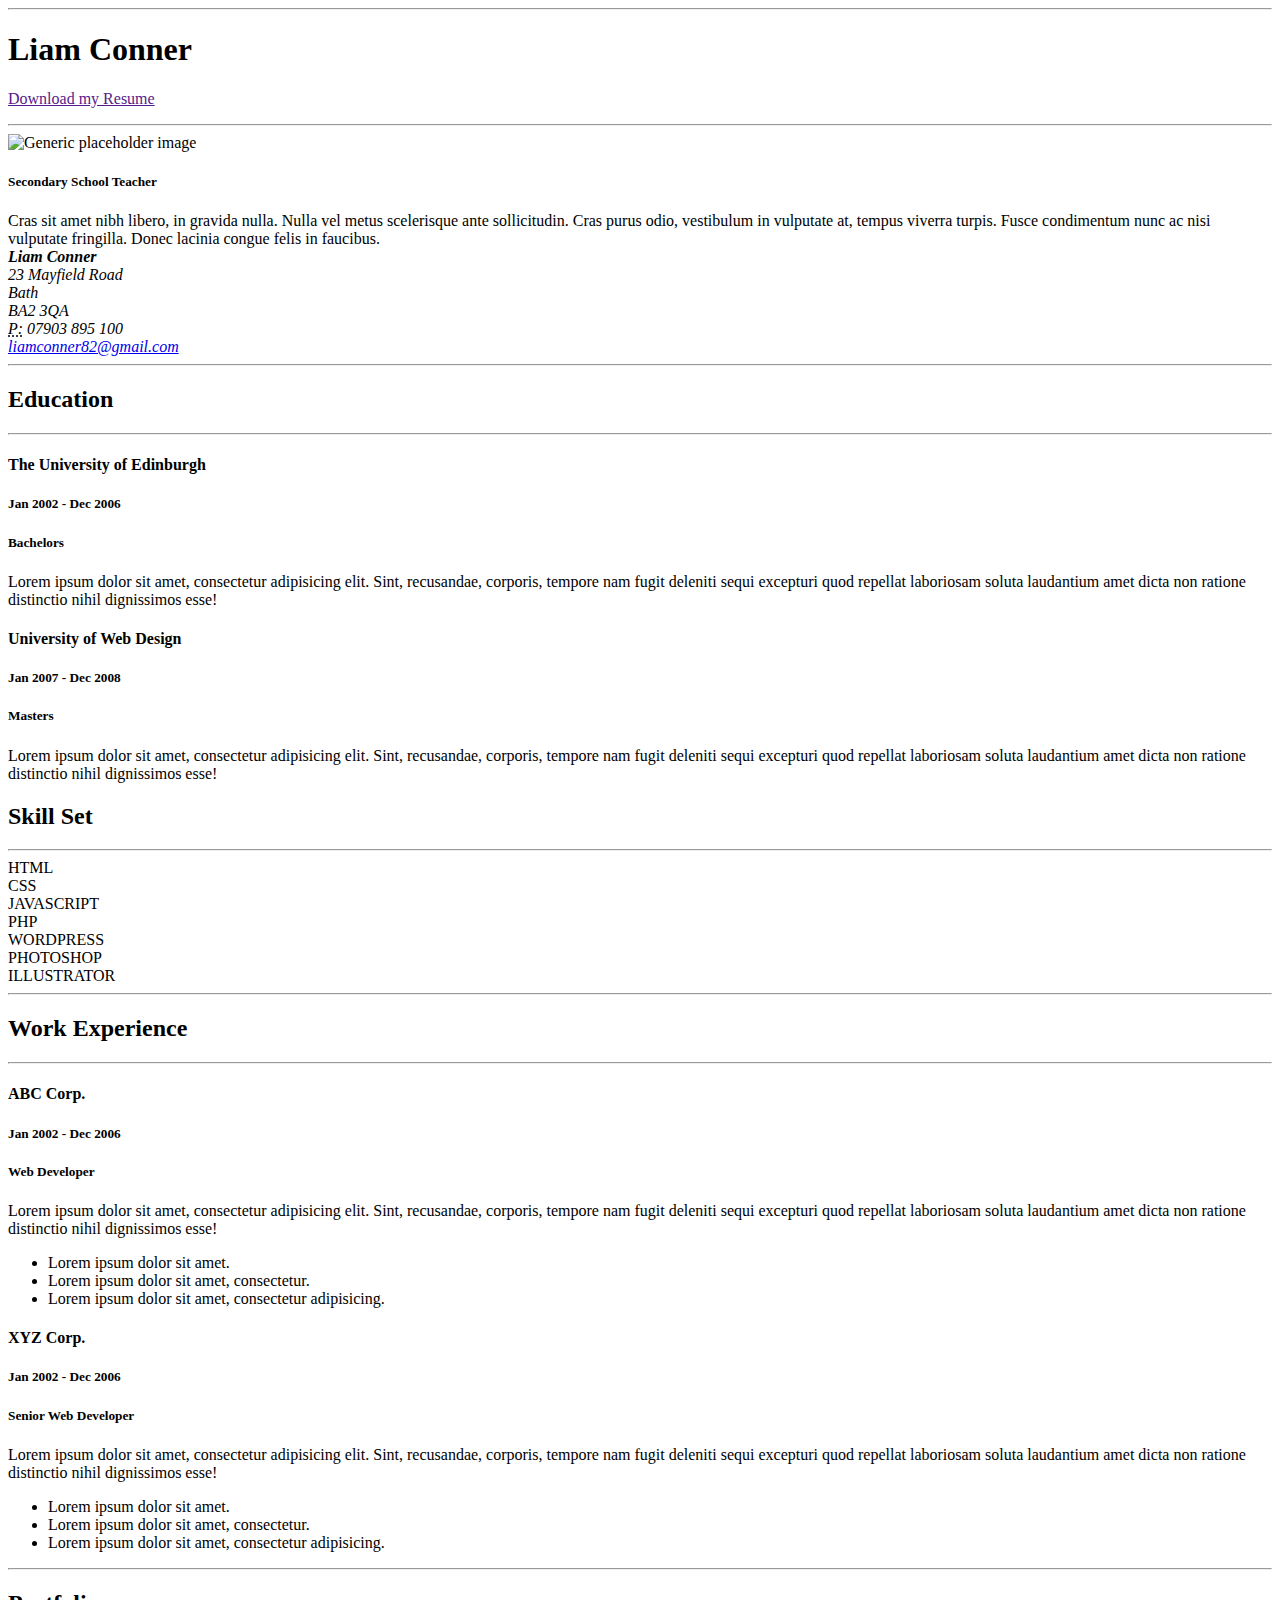
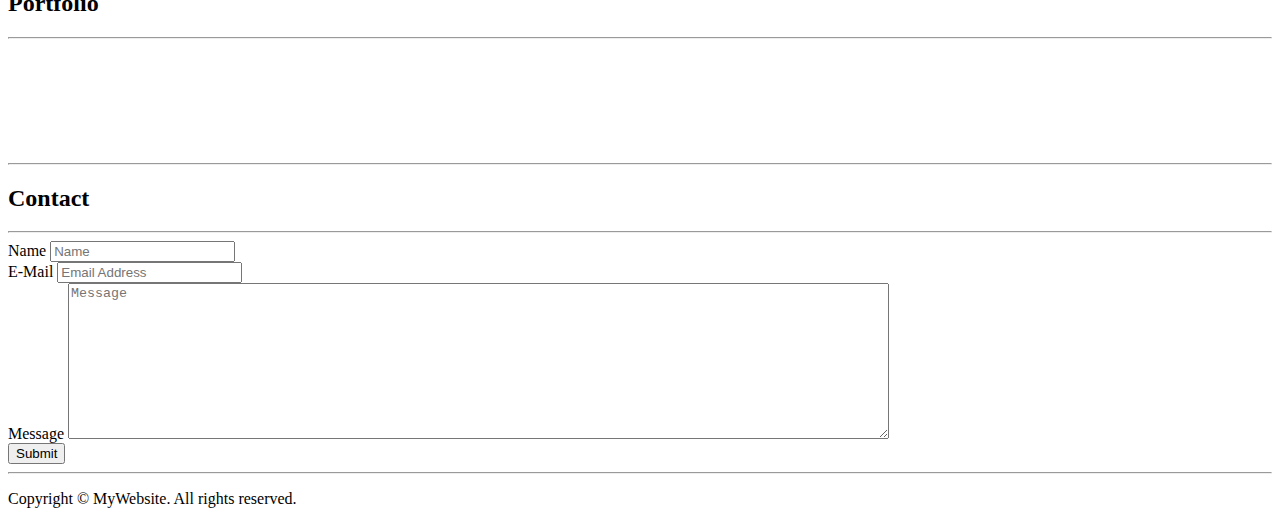
==== Liam Conner Resume.html @ d2edc362 "Add files via upload" ====
<!DOCTYPE html>
<html lang="en">
  <head>
    <meta charset="UTF-8">
    <meta http-equiv="X-UA-Compatible" content="IE=edge">
    <meta name="viewport" content="width=device-width, initial-scale=1">
    <title>Bootstrap Resume Page Template</title>
    <!-- Bootstrap -->
    <link href="css/bootstrap-4.4.1.css" rel="stylesheet">
  </head>
  <body>
    <div class="container">
      <hr>
      <div class="row">
        <div class="col-6">
          <h1>Liam Conner</h1>
        </div>
        <div class="col-6">
          <p class="text-right"><a href="">Download my Resume</a></p>
        </div>
      </div>
      <hr>
      <div class="row">
        <div class="col-md-8 col-sm-12">
          <div class="media">
            <img class="mr-3" src="images/115X115.gif" alt="Generic placeholder image">
            <div class="media-body">
              <h5 class="mt-0">Secondary School Teacher</h5>
              Cras sit amet nibh libero, in gravida nulla. Nulla vel metus scelerisque ante sollicitudin. Cras purus odio, vestibulum in vulputate at, tempus viverra turpis. Fusce condimentum nunc ac nisi vulputate fringilla. Donec lacinia congue felis in faucibus.
            </div>
          </div>
        </div>
        <div class="col-md-4 col-sm-12">
          <div class="row justify-content-md-around m-1">
            <address>
              <strong>Liam Conner</strong><br>
              23 Mayfield Road<br>
              Bath <br>BA2 3QA
				<br>
              <abbr title="Phone">P:</abbr> 07903 895 100<br>
              <a href="mailto:#">liamconner82@gmail.com</a>
            </address>
          </div>
        </div>
      </div>
      <hr>
      <div class="row">
        <div class="col-md-6 col-sm-12">
          <h2>Education</h2>
          <hr>
          <div class="row">
            <div class="col-6">
              <h4>The University of Edinburgh</h4>
            </div>
            <div class="col-6">
              <h5 class="text-right"><span aria-hidden="true"></span> Jan 2002 - Dec 2006</h5>
            </div>
          </div>
          <h5><span class="badge badge-secondary">Bachelors</span></h5>
          <p>Lorem ipsum dolor sit amet, consectetur adipisicing elit. Sint, recusandae, corporis, tempore nam fugit deleniti sequi excepturi quod repellat laboriosam soluta laudantium amet dicta non ratione distinctio nihil dignissimos esse!</p>
          <div class="row">
            <div class="col-6">
              <h4>University of Web Design</h4>
            </div>
            <div class="col-6">
              <h5 class="text-right"><span aria-hidden="true"></span> Jan 2007 - Dec 2008</h5>
            </div>
          </div>
          <h5><span class="badge badge-secondary">Masters</span></h5>
          <p>Lorem ipsum dolor sit amet, consectetur adipisicing elit. Sint, recusandae, corporis, tempore nam fugit deleniti sequi excepturi quod repellat laboriosam soluta laudantium amet dicta non ratione distinctio nihil dignissimos esse!</p>
        </div>
        <div class="col-md-6 col-sm-12">
          <h2>Skill Set</h2>
          <hr>
          <div class="progress mt-4">
            <div class="progress-bar bg-success" role="progressbar" aria-valuenow="85" aria-valuemin="0" aria-valuemax="100" style="width: 85%"> HTML</div>
          </div>
          <div class="progress mt-4">
            <div class="progress-bar bg-success" role="progressbar" aria-valuenow="80" aria-valuemin="0" aria-valuemax="100" style="width: 80%"> CSS</div>
          </div>
          <div class="progress mt-4">
            <div class="progress-bar bg-success" role="progressbar" aria-valuenow="70" aria-valuemin="0" aria-valuemax="100" style="width: 70%"> JAVASCRIPT</div>
          </div>
          <div class="progress mt-4">
            <div class="progress-bar bg-info" role="progressbar" aria-valuenow="60" aria-valuemin="0" aria-valuemax="100" style="width: 60%"> PHP</div>
          </div>
          <div class="progress mt-4">
            <div class="progress-bar bg-warning" role="progressbar" aria-valuenow="55" aria-valuemin="0" aria-valuemax="100" style="width: 55%"> WORDPRESS</div>
          </div>
          <div class="progress mt-4">
            <div class="progress-bar bg-danger" role="progressbar" aria-valuenow="50" aria-valuemin="0" aria-valuemax="100" style="width: 50%"> PHOTOSHOP</div>
          </div>
          <div class="progress mt-4">
            <div class="progress-bar bg-danger" role="progressbar" aria-valuenow="50" aria-valuemin="0" aria-valuemax="100" style="width: 50%"> ILLUSTRATOR</div>
          </div>
        </div>
      </div>
      <hr>
      <h2>Work Experience</h2>
      <hr>
      <div class="row">
        <div class="col-md-6 col-sm-12">
          <div class="row">
            <div class="col-5">
              <h4>ABC Corp.</h4>
            </div>
            <div class="col-6">
              <h5 class="text-right"><span aria-hidden="true"></span> Jan 2002 - Dec 2006</h5>
            </div>
          </div>
          <h5><span class="badge badge-secondary">Web Developer</span></h5>
          <p>Lorem ipsum dolor sit amet, consectetur adipisicing elit. Sint, recusandae, corporis, tempore nam fugit deleniti sequi excepturi quod repellat laboriosam soluta laudantium amet dicta non ratione distinctio nihil dignissimos esse!</p>
          <ul>
            <li>Lorem ipsum dolor sit amet.</li>
            <li>Lorem ipsum dolor sit amet, consectetur.</li>
            <li>Lorem ipsum dolor sit amet, consectetur adipisicing.</li>
          </ul>
        </div>
        <div class="col-md-6 col-sm-12">
          <div class="row">
            <div class="col-5">
              <h4>XYZ Corp.</h4>
            </div>
            <div class="col-6">
              <h5 class="text-right"><span aria-hidden="true"></span> Jan 2002 - Dec 2006</h5>
            </div>
          </div>
          <h5><span class="badge badge-secondary">Senior Web Developer</span></h5>
          <p>Lorem ipsum dolor sit amet, consectetur adipisicing elit. Sint, recusandae, corporis, tempore nam fugit deleniti sequi excepturi quod repellat laboriosam soluta laudantium amet dicta non ratione distinctio nihil dignissimos esse!</p>
          <ul>
            <li>Lorem ipsum dolor sit amet.</li>
            <li>Lorem ipsum dolor sit amet, consectetur.</li>
            <li>Lorem ipsum dolor sit amet, consectetur adipisicing.</li>
          </ul>
        </div>
      </div>
      <hr>
      <h2>Portfolio</h2>
      <hr>
      <div class="container">
        <div class="row text-center">
          <div class="col-sm-4 col-12 p-0"><img class="img-thumbnail"  src="images/300X200.gif" alt=""></div>
          <div class="col-sm-4 col-12 p-0"><img class="img-thumbnail"  src="images/300X200.gif" alt=""></div>
          <div class="col-sm-4 col-12 p-0"><img class="img-thumbnail"  src="images/300X200.gif" alt=""></div>
        </div>
        <div class="row text-center">
          <div class="col-sm-4 col-12 p-0"><img class="img-thumbnail"  src="images/300X200.gif" alt=""></div>
          <div class="col-sm-4 col-12 p-0"><img class="img-thumbnail"  src="images/300X200.gif" alt=""></div>
          <div class="col-sm-4 col-12 p-0"><img class="img-thumbnail"  src="images/300X200.gif" alt=""></div>
        </div>
      </div>
      <hr>
      <h2>Contact</h2>
      <hr>
      <div class="container">
        <div class="row justify-content-center">
          <div class="col-lg-8  col-12 jumbotron">
            <form>
              <div class="form-group">
                <label for="name">Name</label>
                <input type="text" class="form-control" id="name" name="name" placeholder="Name">
              </div>
              <div class="form-group">
                <label for="email">E-Mail</label>
                <input type="email" class="form-control" id="email" name="email" placeholder="Email Address" aria-describedby="emailHelp">
                <span id="emailHelp" class="form-text text-muted" style="display: none;">Please enter a valid e-mail address.</span>
              </div>
              <div class="form-group">
                <label for="message">Message</label>
                <textarea rows="10" cols="100" class="form-control" id="message" name="message" placeholder="Message" aria-describedby="messageHelp"></textarea>
                <span id="messageHelp" class="form-text text-muted" style="display: none;">Please enter a message.</span>
              </div>
              <div class="text-center">
                <button type="submit" class="btn btn-primary">Submit</button>
              </div>
            </form>
          </div>
        </div>
      </div>
      <hr>
      <footer class="text-center">
        <div class="container">
          <div class="row">
            <div class="col-12">
              <p>Copyright © MyWebsite. All rights reserved.</p>
            </div>
          </div>
        </div>
      </footer>
    </div>
    <!-- jQuery (necessary for Bootstrap's JavaScript plugins) -->
    <script src="js/jquery-3.4.1.min.js"></script>
    <!-- Include all compiled plugins (below), or include individual files as needed -->
    <script src="js/popper.min.js"></script>
    <script src="js/bootstrap-4.4.1.js"></script>
  </body>
</html>
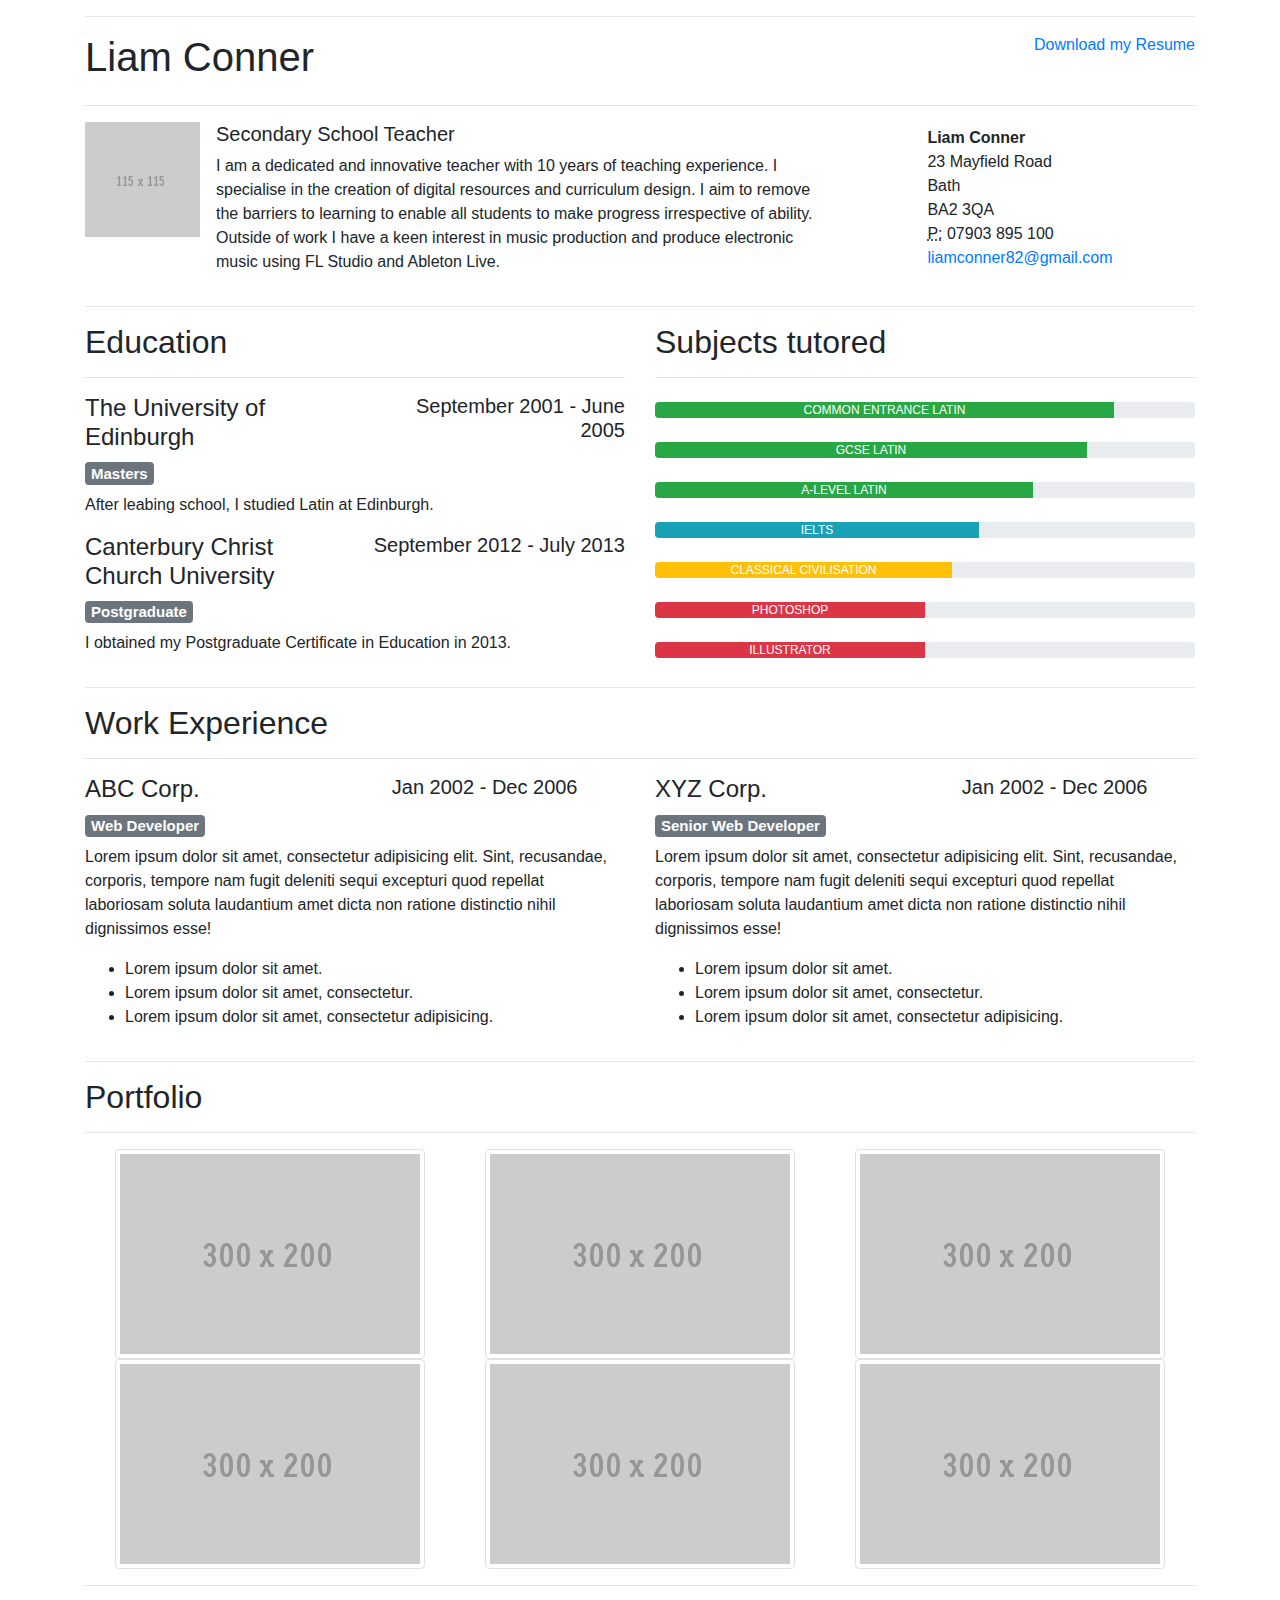
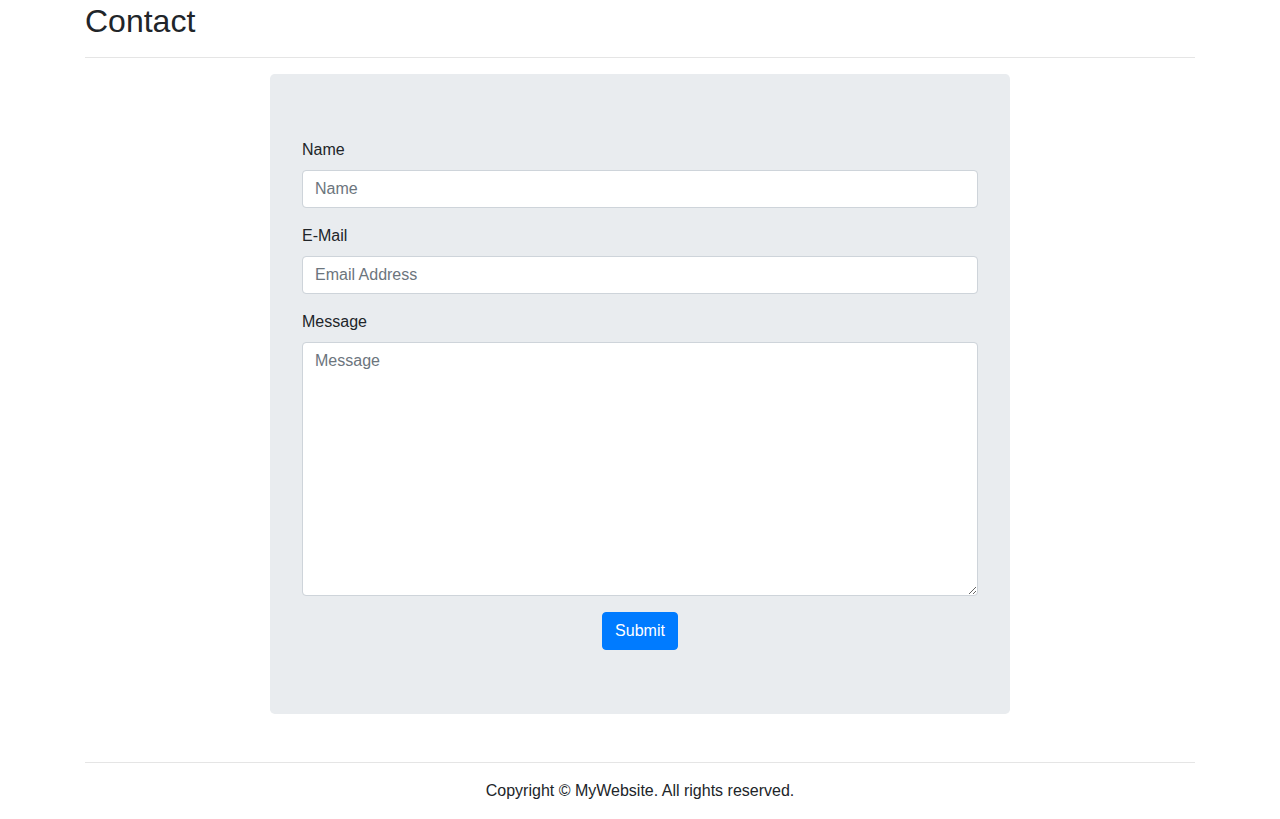
==== commit cdbb79ce: "Add files via upload" ====
--- a/Liam Conner Resume.html
+++ b/Liam Conner Resume.html
@@ -26,7 +26,7 @@
             <img class="mr-3" src="images/115X115.gif" alt="Generic placeholder image">
             <div class="media-body">
               <h5 class="mt-0">Secondary School Teacher</h5>
-              Cras sit amet nibh libero, in gravida nulla. Nulla vel metus scelerisque ante sollicitudin. Cras purus odio, vestibulum in vulputate at, tempus viverra turpis. Fusce condimentum nunc ac nisi vulputate fringilla. Donec lacinia congue felis in faucibus.
+              I am a dedicated and innovative teacher with 10 years of teaching experience. I specialise in the creation of digital resources and curriculum design. I aim to remove the barriers to learning to enable all students to make progress irrespective of ability. Outside of work I have a keen interest in music production and produce electronic music using FL Studio and Ableton Live.
             </div>
           </div>
         </div>
@@ -53,39 +53,39 @@
               <h4>The University of Edinburgh</h4>
             </div>
             <div class="col-6">
-              <h5 class="text-right"><span aria-hidden="true"></span> Jan 2002 - Dec 2006</h5>
-            </div>
-          </div>
-          <h5><span class="badge badge-secondary">Bachelors</span></h5>
-          <p>Lorem ipsum dolor sit amet, consectetur adipisicing elit. Sint, recusandae, corporis, tempore nam fugit deleniti sequi excepturi quod repellat laboriosam soluta laudantium amet dicta non ratione distinctio nihil dignissimos esse!</p>
-          <div class="row">
-            <div class="col-6">
-              <h4>University of Web Design</h4>
-            </div>
-            <div class="col-6">
-              <h5 class="text-right"><span aria-hidden="true"></span> Jan 2007 - Dec 2008</h5>
+              <h5 class="text-right"><span aria-hidden="true"></span> September 2001 - June 2005</h5>
             </div>
           </div>
           <h5><span class="badge badge-secondary">Masters</span></h5>
-          <p>Lorem ipsum dolor sit amet, consectetur adipisicing elit. Sint, recusandae, corporis, tempore nam fugit deleniti sequi excepturi quod repellat laboriosam soluta laudantium amet dicta non ratione distinctio nihil dignissimos esse!</p>
+          <p>After leabing school, I studied Latin at Edinburgh.</p>
+          <div class="row">
+            <div class="col-6">
+              <h4>Canterbury Christ Church University</h4>
+            </div>
+            <div class="col-6">
+              <h5 class="text-right"><span aria-hidden="true"></span> September 2012 - July 2013</h5>
+            </div>
+          </div>
+          <h5><span class="badge badge-secondary">Postgraduate</span></h5>
+          <p>I obtained my Postgraduate Certificate in Education in 2013.</p>
         </div>
         <div class="col-md-6 col-sm-12">
-          <h2>Skill Set</h2>
+          <h2>Subjects tutored</h2>
           <hr>
           <div class="progress mt-4">
-            <div class="progress-bar bg-success" role="progressbar" aria-valuenow="85" aria-valuemin="0" aria-valuemax="100" style="width: 85%"> HTML</div>
+            <div class="progress-bar bg-success" role="progressbar" aria-valuenow="85" aria-valuemin="0" aria-valuemax="100" style="width: 85%"> COMMON ENTRANCE LATIN</div>
           </div>
           <div class="progress mt-4">
-            <div class="progress-bar bg-success" role="progressbar" aria-valuenow="80" aria-valuemin="0" aria-valuemax="100" style="width: 80%"> CSS</div>
+            <div class="progress-bar bg-success" role="progressbar" aria-valuenow="80" aria-valuemin="0" aria-valuemax="100" style="width: 80%"> GCSE LATIN</div>
           </div>
           <div class="progress mt-4">
-            <div class="progress-bar bg-success" role="progressbar" aria-valuenow="70" aria-valuemin="0" aria-valuemax="100" style="width: 70%"> JAVASCRIPT</div>
+            <div class="progress-bar bg-success" role="progressbar" aria-valuenow="70" aria-valuemin="0" aria-valuemax="100" style="width: 70%"> A-LEVEL LATIN</div>
           </div>
           <div class="progress mt-4">
-            <div class="progress-bar bg-info" role="progressbar" aria-valuenow="60" aria-valuemin="0" aria-valuemax="100" style="width: 60%"> PHP</div>
+            <div class="progress-bar bg-info" role="progressbar" aria-valuenow="60" aria-valuemin="0" aria-valuemax="100" style="width: 60%"> IELTS</div>
           </div>
           <div class="progress mt-4">
-            <div class="progress-bar bg-warning" role="progressbar" aria-valuenow="55" aria-valuemin="0" aria-valuemax="100" style="width: 55%"> WORDPRESS</div>
+            <div class="progress-bar bg-warning" role="progressbar" aria-valuenow="55" aria-valuemin="0" aria-valuemax="100" style="width: 55%"> CLASSICAL CIVILISATION</div>
           </div>
           <div class="progress mt-4">
             <div class="progress-bar bg-danger" role="progressbar" aria-valuenow="50" aria-valuemin="0" aria-valuemax="100" style="width: 50%"> PHOTOSHOP</div>
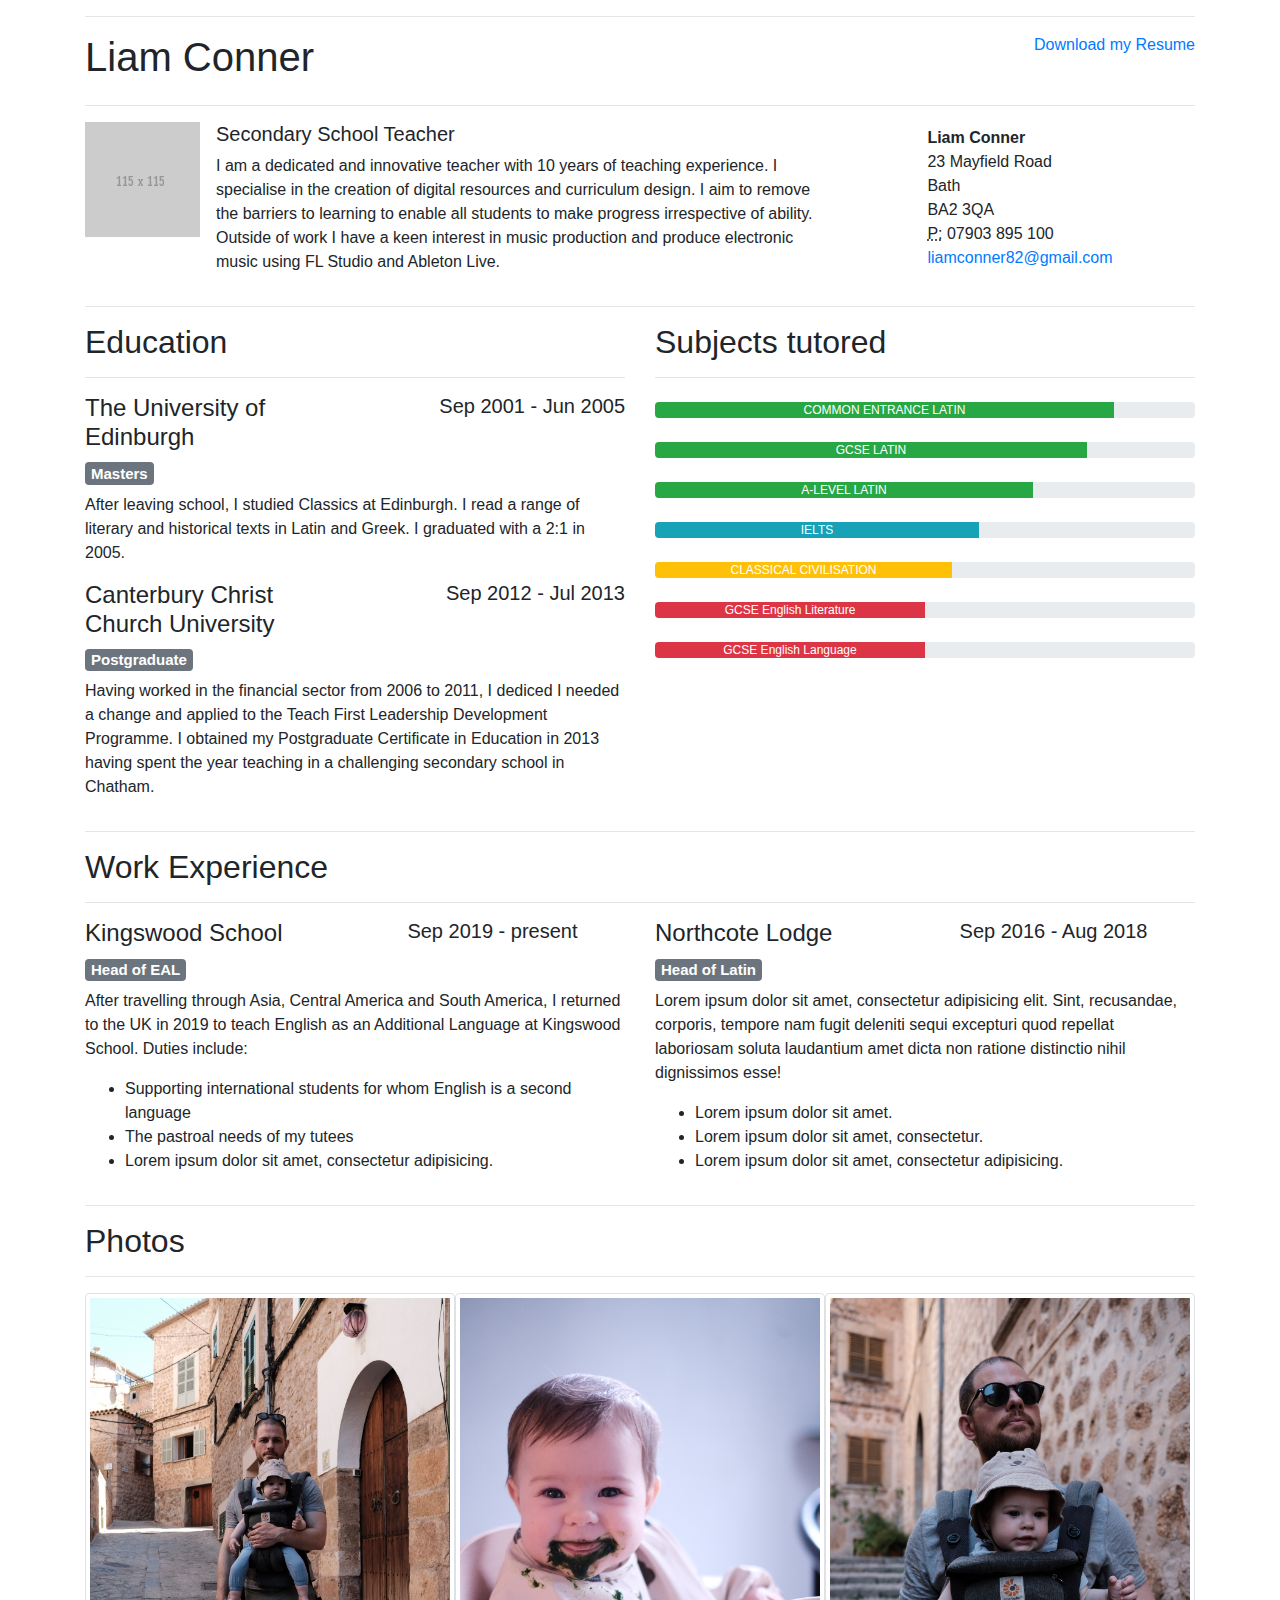
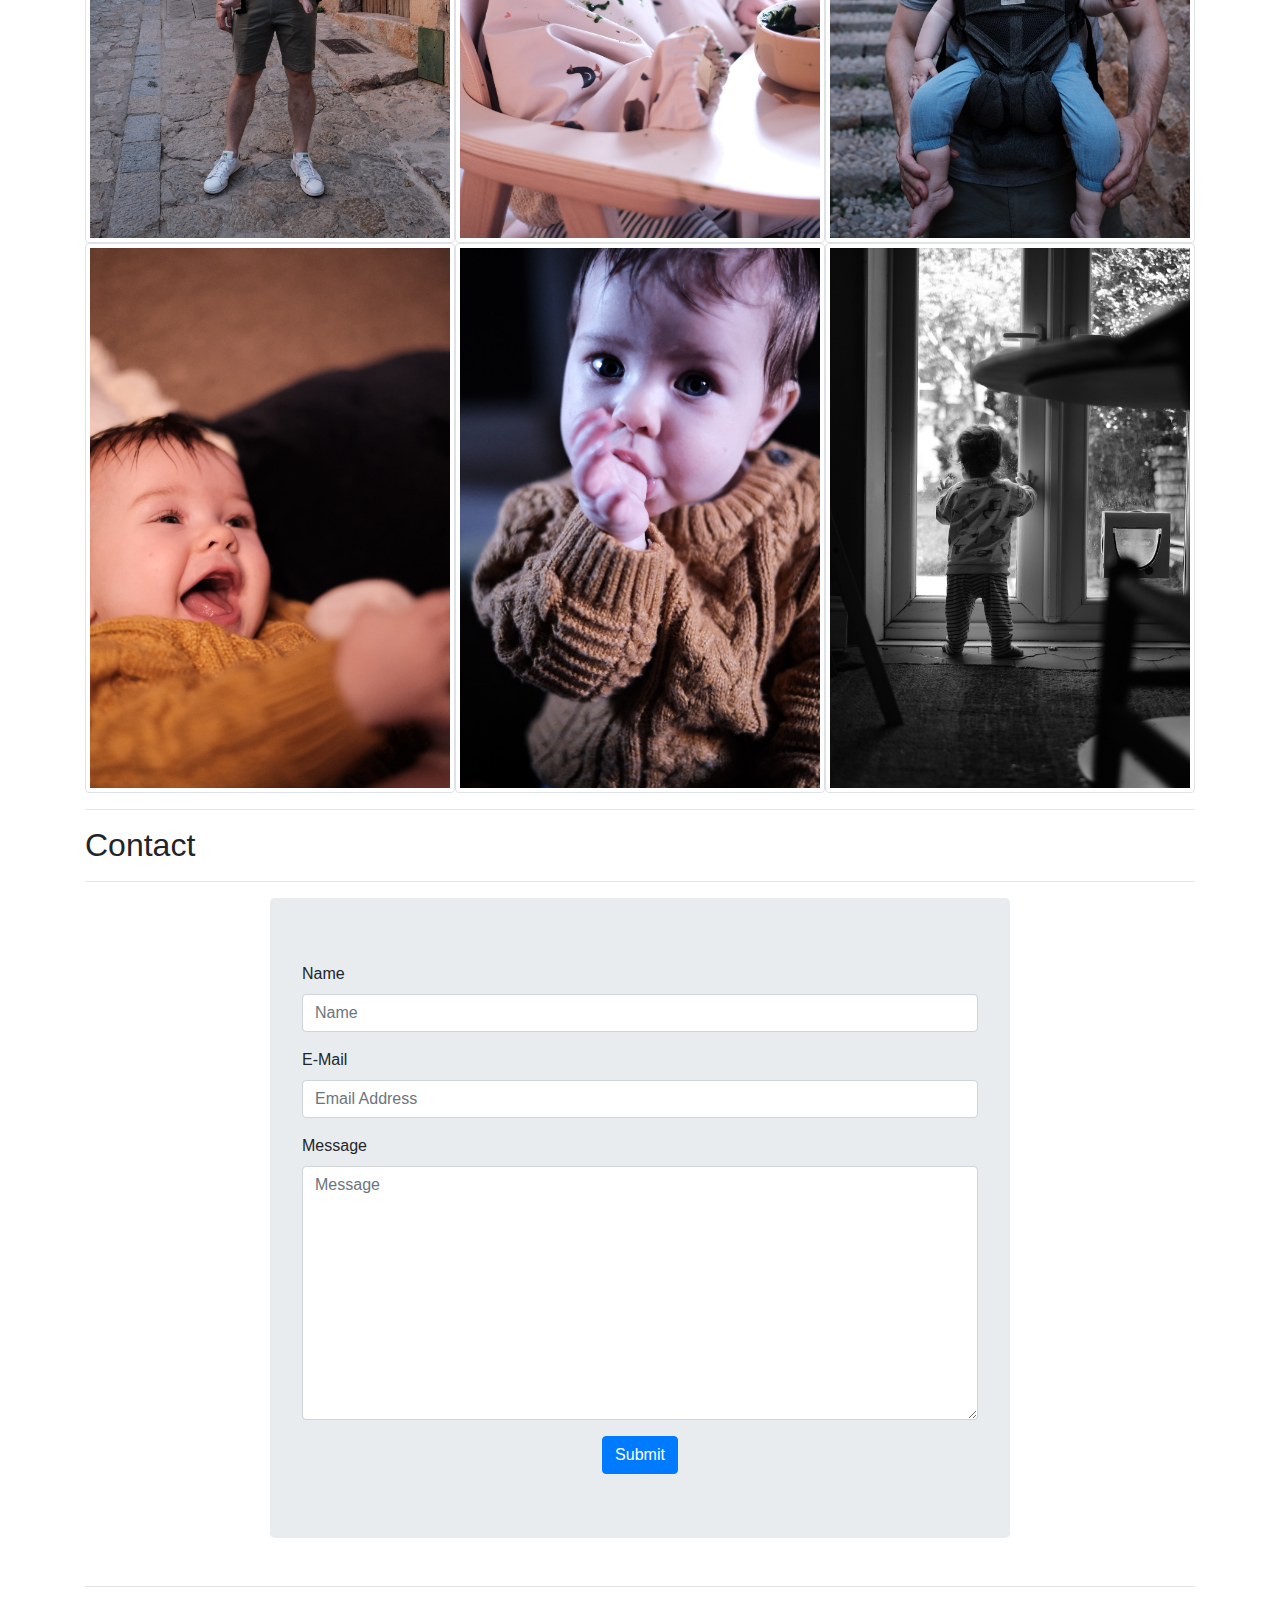
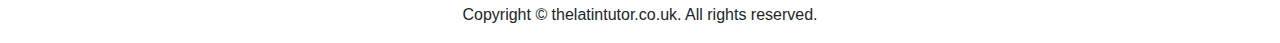
==== commit cda79a89: "Add files via upload" ====
--- a/Liam Conner Resume.html
+++ b/Liam Conner Resume.html
@@ -53,21 +53,21 @@
               <h4>The University of Edinburgh</h4>
             </div>
             <div class="col-6">
-              <h5 class="text-right"><span aria-hidden="true"></span> September 2001 - June 2005</h5>
+              <h5 class="text-right"><span aria-hidden="true"></span> Sep 2001 - Jun 2005</h5>
             </div>
           </div>
           <h5><span class="badge badge-secondary">Masters</span></h5>
-          <p>After leabing school, I studied Latin at Edinburgh.</p>
+          <p>After leaving school, I studied Classics at Edinburgh. I read a range of literary and historical texts in Latin and Greek. I graduated with a 2:1 in 2005.</p>
           <div class="row">
             <div class="col-6">
               <h4>Canterbury Christ Church University</h4>
             </div>
             <div class="col-6">
-              <h5 class="text-right"><span aria-hidden="true"></span> September 2012 - July 2013</h5>
+              <h5 class="text-right"><span aria-hidden="true"></span> Sep 2012 - Jul 2013</h5>
             </div>
           </div>
           <h5><span class="badge badge-secondary">Postgraduate</span></h5>
-          <p>I obtained my Postgraduate Certificate in Education in 2013.</p>
+          <p>Having worked in the financial sector from 2006 to 2011, I dediced I needed a change and applied to the Teach First Leadership Development Programme. I obtained my Postgraduate Certificate in Education in 2013 having spent the year teaching in a challenging secondary school in Chatham.</p>
         </div>
         <div class="col-md-6 col-sm-12">
           <h2>Subjects tutored</h2>
@@ -88,10 +88,10 @@
             <div class="progress-bar bg-warning" role="progressbar" aria-valuenow="55" aria-valuemin="0" aria-valuemax="100" style="width: 55%"> CLASSICAL CIVILISATION</div>
           </div>
           <div class="progress mt-4">
-            <div class="progress-bar bg-danger" role="progressbar" aria-valuenow="50" aria-valuemin="0" aria-valuemax="100" style="width: 50%"> PHOTOSHOP</div>
+            <div class="progress-bar bg-danger" role="progressbar" aria-valuenow="50" aria-valuemin="0" aria-valuemax="100" style="width: 50%"> GCSE English Literature</div>
           </div>
           <div class="progress mt-4">
-            <div class="progress-bar bg-danger" role="progressbar" aria-valuenow="50" aria-valuemin="0" aria-valuemax="100" style="width: 50%"> ILLUSTRATOR</div>
+            <div class="progress-bar bg-danger" role="progressbar" aria-valuenow="50" aria-valuemin="0" aria-valuemax="100" style="width: 50%"> GCSE English Language</div>
           </div>
         </div>
       </div>
@@ -102,30 +102,30 @@
         <div class="col-md-6 col-sm-12">
           <div class="row">
             <div class="col-5">
-              <h4>ABC Corp.</h4>
+              <h4>Kingswood School</h4>
             </div>
             <div class="col-6">
-              <h5 class="text-right"><span aria-hidden="true"></span> Jan 2002 - Dec 2006</h5>
+              <h5 class="text-right"><span aria-hidden="true"></span> Sep 2019 - present</h5>
             </div>
           </div>
-          <h5><span class="badge badge-secondary">Web Developer</span></h5>
-          <p>Lorem ipsum dolor sit amet, consectetur adipisicing elit. Sint, recusandae, corporis, tempore nam fugit deleniti sequi excepturi quod repellat laboriosam soluta laudantium amet dicta non ratione distinctio nihil dignissimos esse!</p>
+          <h5><span class="badge badge-secondary">Head of EAL</span></h5>
+          <p>After travelling through Asia, Central America and South America, I returned to the UK in 2019 to teach English as an Additional Language at Kingswood School. Duties include:</p>
           <ul>
-            <li>Lorem ipsum dolor sit amet.</li>
-            <li>Lorem ipsum dolor sit amet, consectetur.</li>
+            <li>Supporting international students for whom English is a second language</li>
+            <li>The pastroal needs of my tutees</li>
             <li>Lorem ipsum dolor sit amet, consectetur adipisicing.</li>
           </ul>
         </div>
         <div class="col-md-6 col-sm-12">
           <div class="row">
             <div class="col-5">
-              <h4>XYZ Corp.</h4>
+              <h4>Northcote Lodge</h4>
             </div>
             <div class="col-6">
-              <h5 class="text-right"><span aria-hidden="true"></span> Jan 2002 - Dec 2006</h5>
+              <h5 class="text-right"><span aria-hidden="true"></span> Sep 2016 - Aug 2018</h5>
             </div>
           </div>
-          <h5><span class="badge badge-secondary">Senior Web Developer</span></h5>
+          <h5><span class="badge badge-secondary">Head of Latin</span></h5>
           <p>Lorem ipsum dolor sit amet, consectetur adipisicing elit. Sint, recusandae, corporis, tempore nam fugit deleniti sequi excepturi quod repellat laboriosam soluta laudantium amet dicta non ratione distinctio nihil dignissimos esse!</p>
           <ul>
             <li>Lorem ipsum dolor sit amet.</li>
@@ -135,18 +135,18 @@
         </div>
       </div>
       <hr>
-      <h2>Portfolio</h2>
+      <h2>Photos</h2>
       <hr>
       <div class="container">
         <div class="row text-center">
-          <div class="col-sm-4 col-12 p-0"><img class="img-thumbnail"  src="images/300X200.gif" alt=""></div>
-          <div class="col-sm-4 col-12 p-0"><img class="img-thumbnail"  src="images/300X200.gif" alt=""></div>
-          <div class="col-sm-4 col-12 p-0"><img class="img-thumbnail"  src="images/300X200.gif" alt=""></div>
+          <div class="col-sm-4 col-12 p-0"><img class="img-thumbnail"  src="images/Olive and me Mallorca.JPG" alt=""></div>
+          <div class="col-sm-4 col-12 p-0"><img class="img-thumbnail"  src="images/Olive and spinach.JPG" alt=""></div>
+          <div class="col-sm-4 col-12 p-0"><img class="img-thumbnail"  src="images/Olive and me sunglasses.JPG" alt=""></div>
         </div>
         <div class="row text-center">
-          <div class="col-sm-4 col-12 p-0"><img class="img-thumbnail"  src="images/300X200.gif" alt=""></div>
-          <div class="col-sm-4 col-12 p-0"><img class="img-thumbnail"  src="images/300X200.gif" alt=""></div>
-          <div class="col-sm-4 col-12 p-0"><img class="img-thumbnail"  src="images/300X200.gif" alt=""></div>
+          <div class="col-sm-4 col-12 p-0"><img class="img-thumbnail"  src="images/Olive smiling.JPG" alt=""></div>
+          <div class="col-sm-4 col-12 p-0"><img class="img-thumbnail"  src="images/Olive sucking thumb.JPG" alt=""></div>
+          <div class="col-sm-4 col-12 p-0"><img class="img-thumbnail"  src="images/Olive by window.JPG" alt=""></div>
         </div>
       </div>
       <hr>
@@ -182,7 +182,7 @@
         <div class="container">
           <div class="row">
             <div class="col-12">
-              <p>Copyright © MyWebsite. All rights reserved.</p>
+              <p>Copyright © thelatintutor.co.uk. All rights reserved.</p>
             </div>
           </div>
         </div>
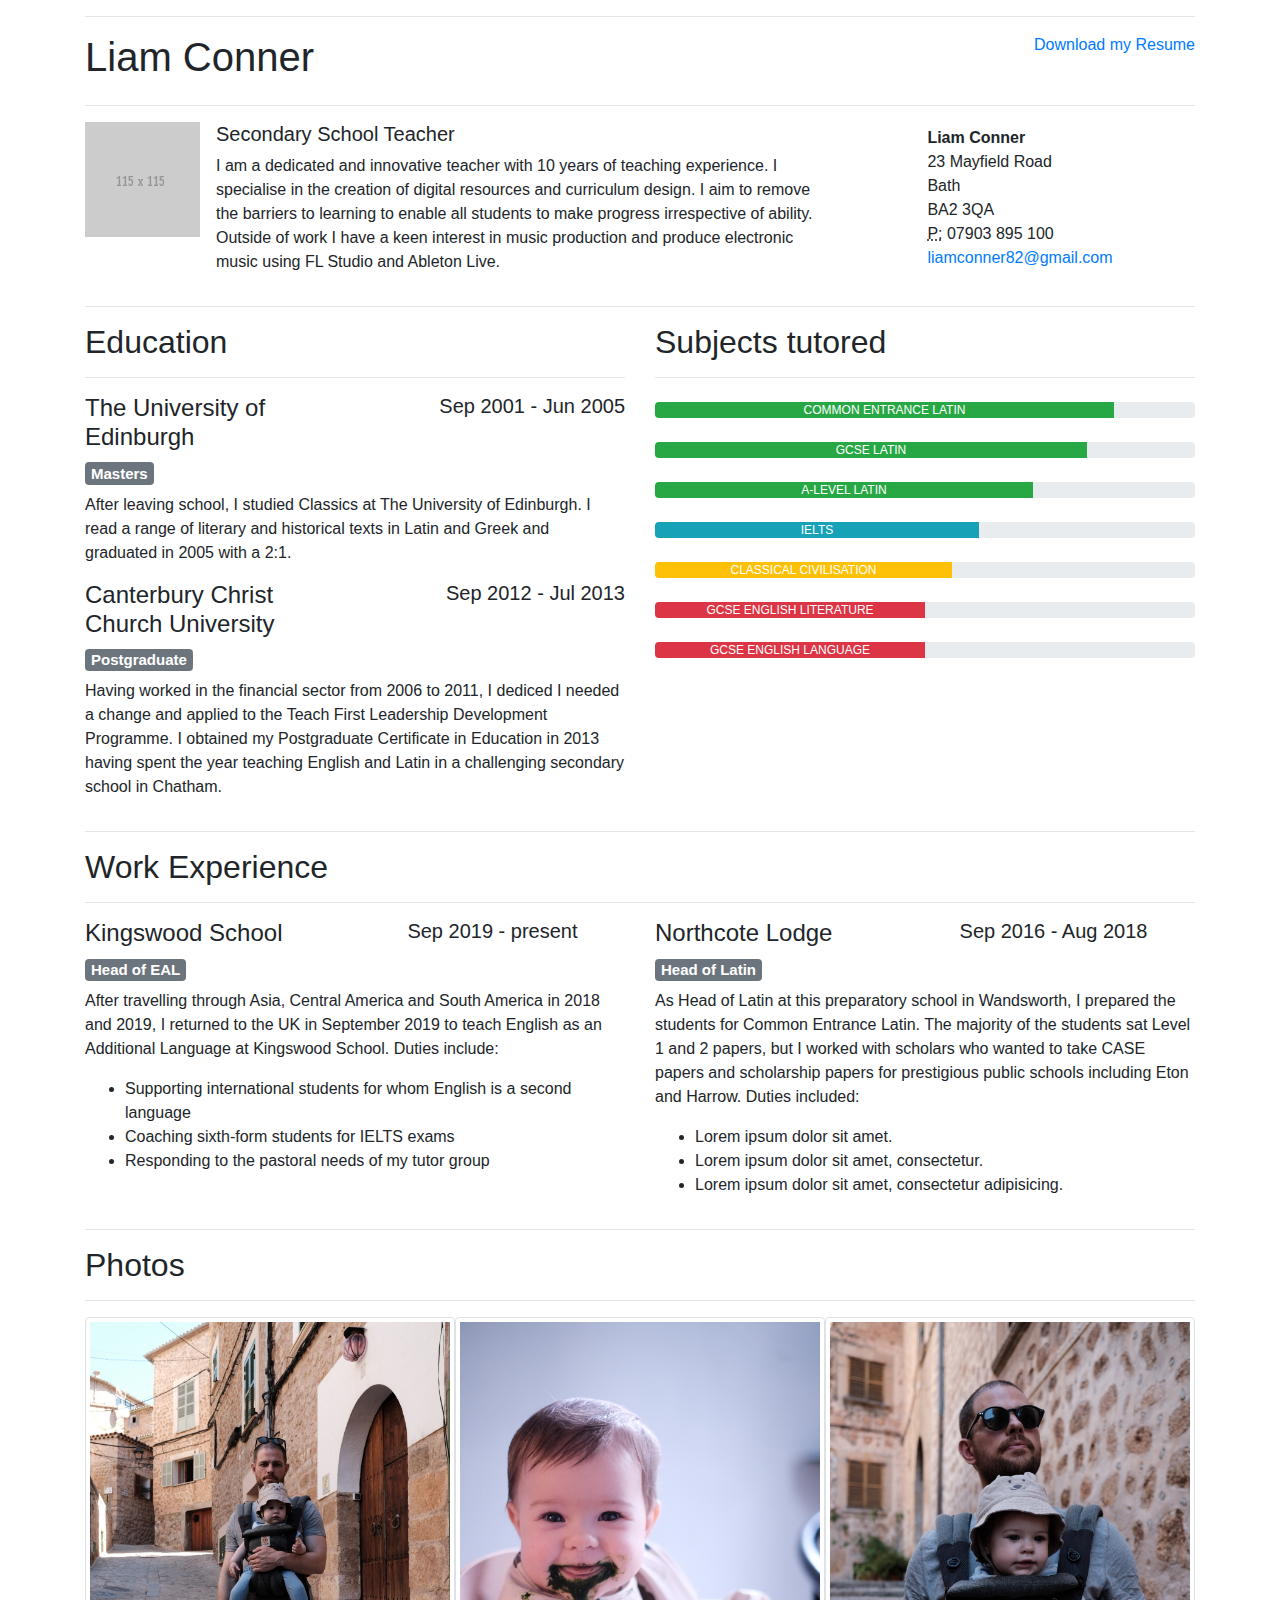
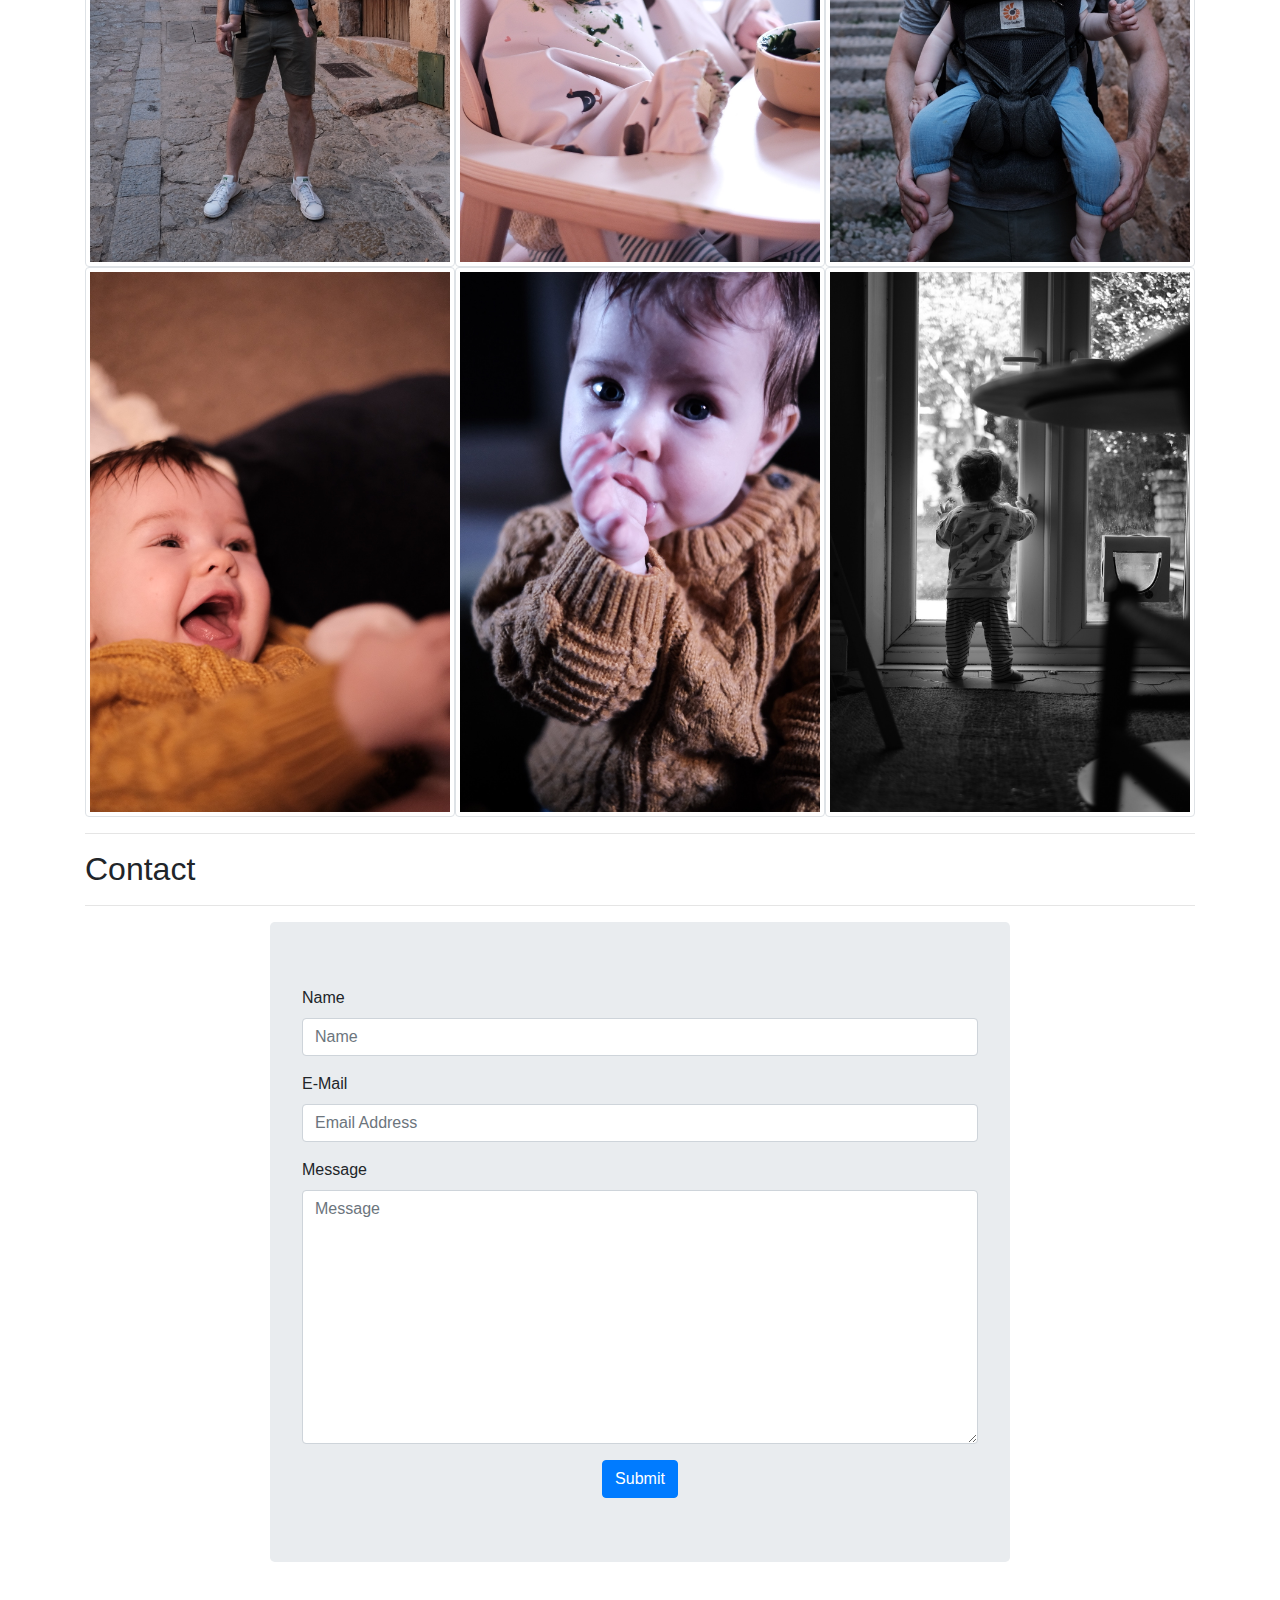
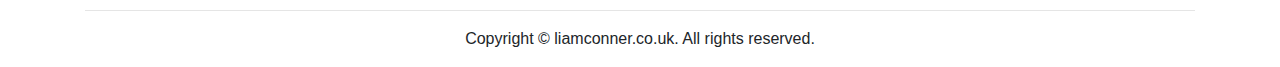
==== commit a4a86ba9: "Add files via upload" ====
--- a/Liam Conner Resume.html
+++ b/Liam Conner Resume.html
@@ -4,7 +4,7 @@
     <meta charset="UTF-8">
     <meta http-equiv="X-UA-Compatible" content="IE=edge">
     <meta name="viewport" content="width=device-width, initial-scale=1">
-    <title>Bootstrap Resume Page Template</title>
+    <title>Liam Conner</title>
     <!-- Bootstrap -->
     <link href="css/bootstrap-4.4.1.css" rel="stylesheet">
   </head>
@@ -38,7 +38,7 @@
               Bath <br>BA2 3QA
 				<br>
               <abbr title="Phone">P:</abbr> 07903 895 100<br>
-              <a href="mailto:#">liamconner82@gmail.com</a>
+              <a href="mailto:liamconner82@gmail.com">liamconner82@gmail.com</a>
             </address>
           </div>
         </div>
@@ -57,7 +57,7 @@
             </div>
           </div>
           <h5><span class="badge badge-secondary">Masters</span></h5>
-          <p>After leaving school, I studied Classics at Edinburgh. I read a range of literary and historical texts in Latin and Greek. I graduated with a 2:1 in 2005.</p>
+          <p>After leaving school, I studied Classics at The University of Edinburgh. I read a range of literary and historical texts in Latin and Greek and graduated in 2005 with a 2:1.</p>
           <div class="row">
             <div class="col-6">
               <h4>Canterbury Christ Church University</h4>
@@ -67,7 +67,7 @@
             </div>
           </div>
           <h5><span class="badge badge-secondary">Postgraduate</span></h5>
-          <p>Having worked in the financial sector from 2006 to 2011, I dediced I needed a change and applied to the Teach First Leadership Development Programme. I obtained my Postgraduate Certificate in Education in 2013 having spent the year teaching in a challenging secondary school in Chatham.</p>
+          <p>Having worked in the financial sector from 2006 to 2011, I dediced I needed a change and applied to the Teach First Leadership Development Programme. I obtained my Postgraduate Certificate in Education in 2013 having spent the year teaching English and Latin in a challenging secondary school in Chatham.</p>
         </div>
         <div class="col-md-6 col-sm-12">
           <h2>Subjects tutored</h2>
@@ -88,10 +88,10 @@
             <div class="progress-bar bg-warning" role="progressbar" aria-valuenow="55" aria-valuemin="0" aria-valuemax="100" style="width: 55%"> CLASSICAL CIVILISATION</div>
           </div>
           <div class="progress mt-4">
-            <div class="progress-bar bg-danger" role="progressbar" aria-valuenow="50" aria-valuemin="0" aria-valuemax="100" style="width: 50%"> GCSE English Literature</div>
+            <div class="progress-bar bg-danger" role="progressbar" aria-valuenow="50" aria-valuemin="0" aria-valuemax="100" style="width: 50%"> GCSE ENGLISH LITERATURE</div>
           </div>
           <div class="progress mt-4">
-            <div class="progress-bar bg-danger" role="progressbar" aria-valuenow="50" aria-valuemin="0" aria-valuemax="100" style="width: 50%"> GCSE English Language</div>
+            <div class="progress-bar bg-danger" role="progressbar" aria-valuenow="50" aria-valuemin="0" aria-valuemax="100" style="width: 50%"> GCSE ENGLISH LANGUAGE</div>
           </div>
         </div>
       </div>
@@ -109,11 +109,11 @@
             </div>
           </div>
           <h5><span class="badge badge-secondary">Head of EAL</span></h5>
-          <p>After travelling through Asia, Central America and South America, I returned to the UK in 2019 to teach English as an Additional Language at Kingswood School. Duties include:</p>
+          <p>After travelling through Asia, Central America and South America in 2018 and 2019, I returned to the UK in September 2019 to teach English as an Additional Language at Kingswood School. Duties include:</p>
           <ul>
             <li>Supporting international students for whom English is a second language</li>
-            <li>The pastroal needs of my tutees</li>
-            <li>Lorem ipsum dolor sit amet, consectetur adipisicing.</li>
+            <li>Coaching sixth-form students for IELTS exams</li>
+            <li>Responding to the pastoral needs of my tutor group</li>
           </ul>
         </div>
         <div class="col-md-6 col-sm-12">
@@ -126,7 +126,7 @@
             </div>
           </div>
           <h5><span class="badge badge-secondary">Head of Latin</span></h5>
-          <p>Lorem ipsum dolor sit amet, consectetur adipisicing elit. Sint, recusandae, corporis, tempore nam fugit deleniti sequi excepturi quod repellat laboriosam soluta laudantium amet dicta non ratione distinctio nihil dignissimos esse!</p>
+          <p>As Head of Latin at this preparatory school in Wandsworth, I prepared the students for Common Entrance Latin. The majority of the students sat Level 1 and 2 papers, but I worked with scholars who wanted to take CASE papers and scholarship papers for prestigious public schools including Eton and Harrow. Duties included:</p>
           <ul>
             <li>Lorem ipsum dolor sit amet.</li>
             <li>Lorem ipsum dolor sit amet, consectetur.</li>
@@ -182,7 +182,7 @@
         <div class="container">
           <div class="row">
             <div class="col-12">
-              <p>Copyright © thelatintutor.co.uk. All rights reserved.</p>
+              <p>Copyright © liamconner.co.uk. All rights reserved.</p>
             </div>
           </div>
         </div>
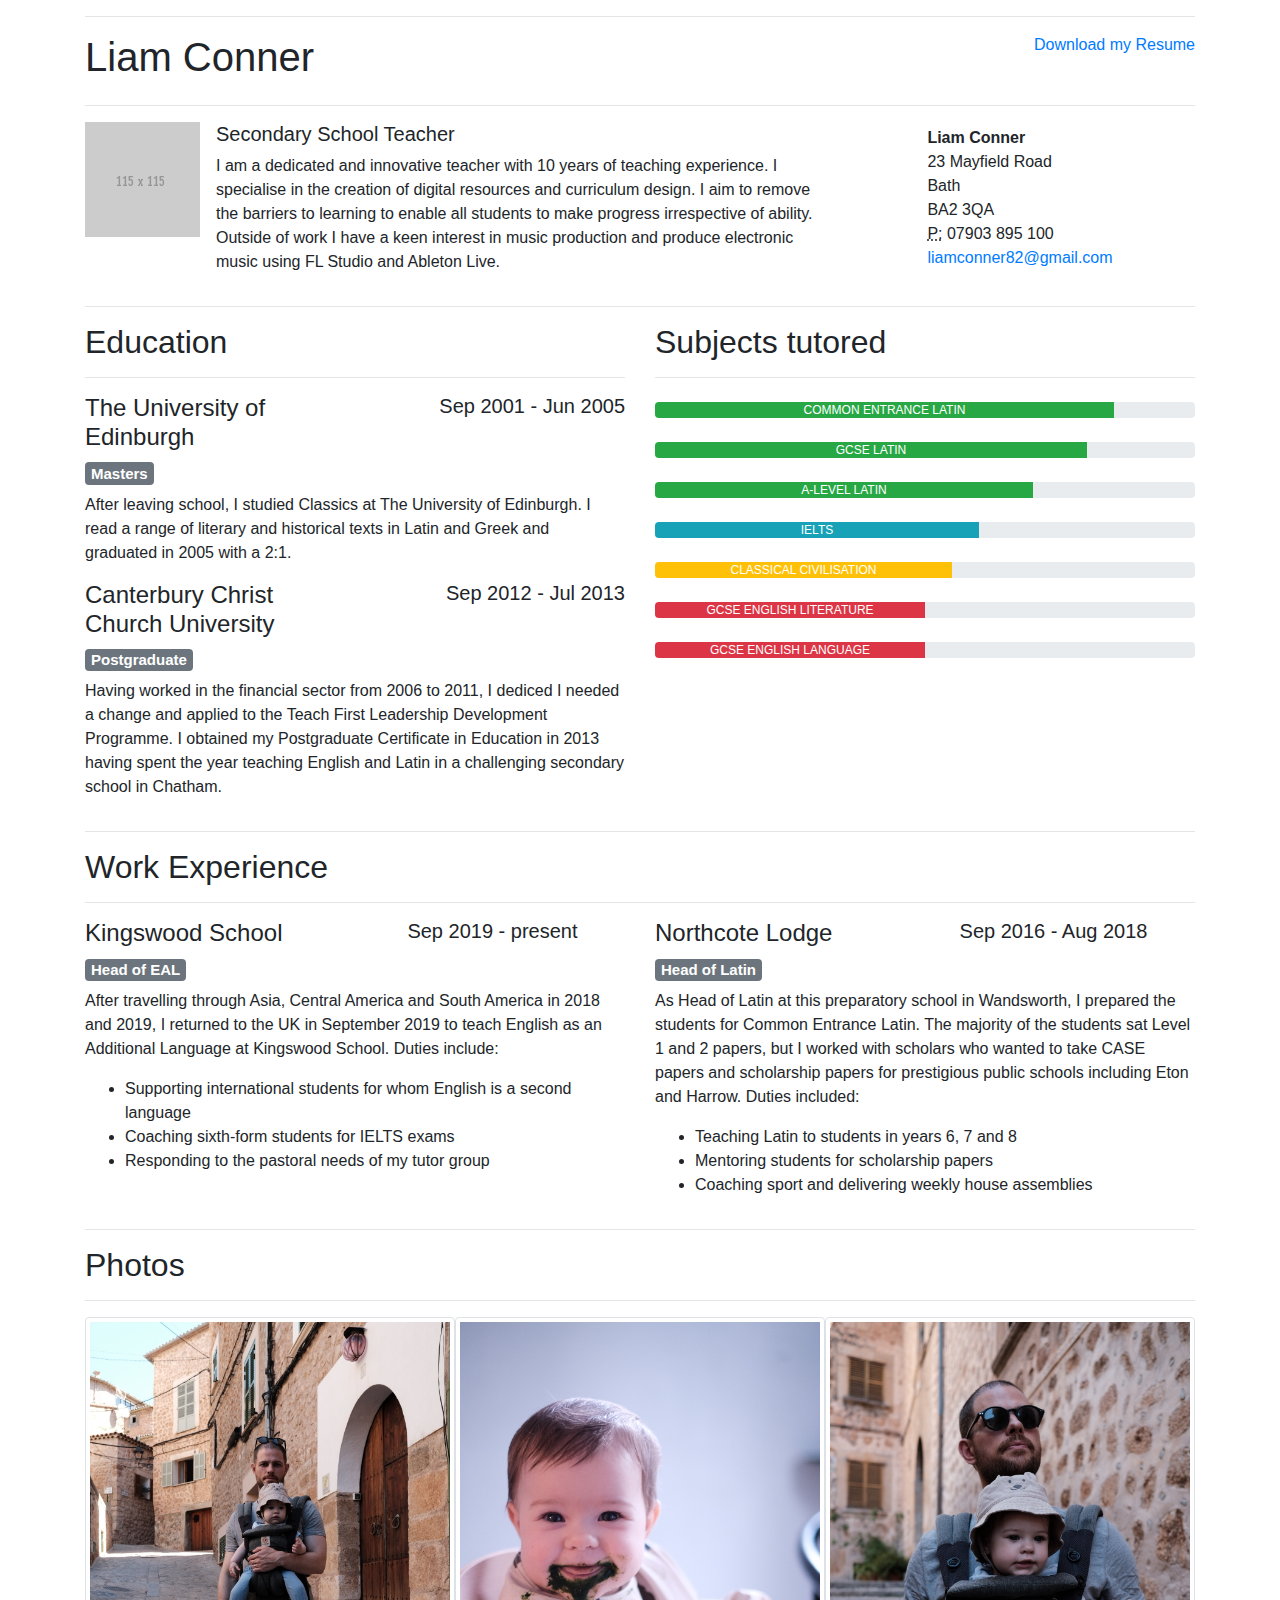
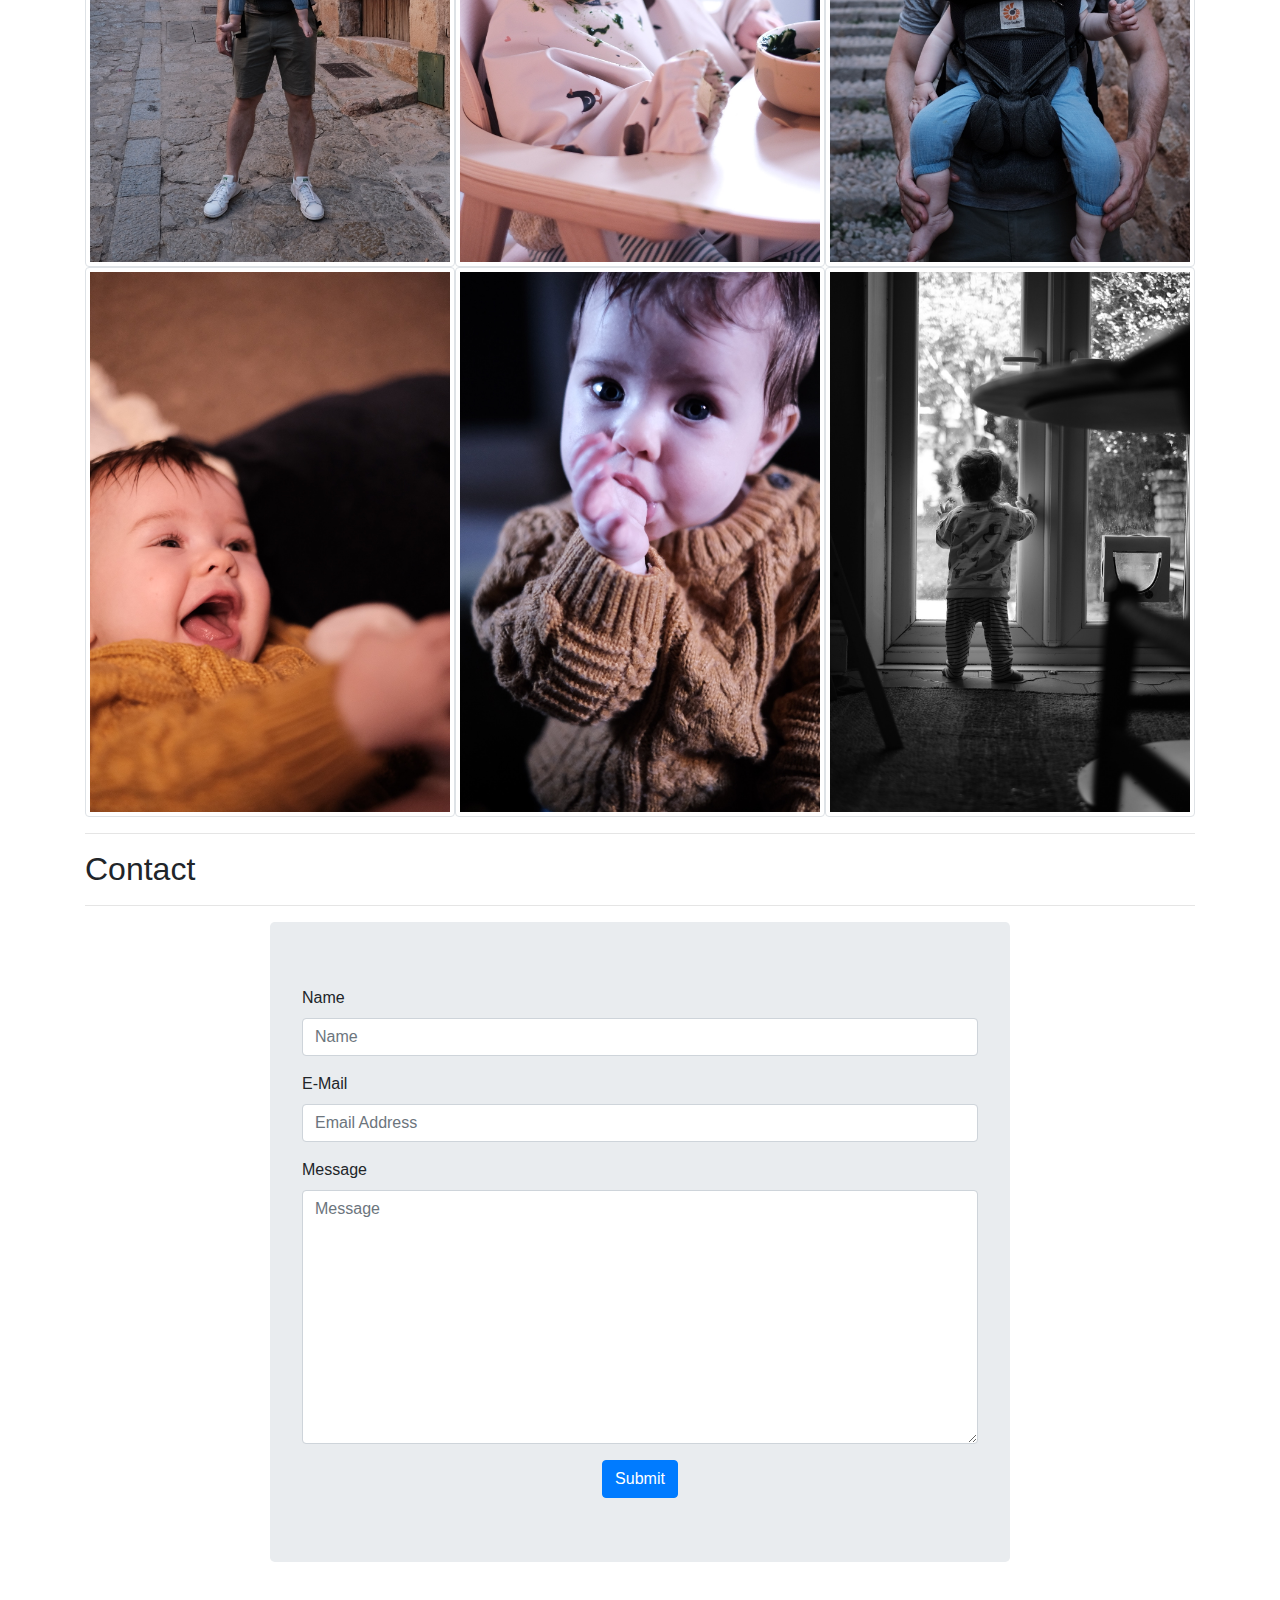
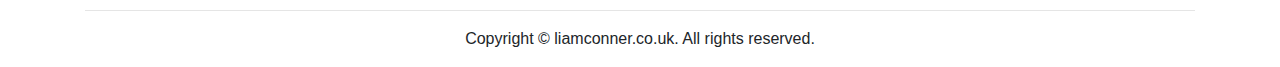
==== commit 86d08450: "Add files via upload" ====
--- a/Liam Conner Resume.html
+++ b/Liam Conner Resume.html
@@ -128,9 +128,9 @@
           <h5><span class="badge badge-secondary">Head of Latin</span></h5>
           <p>As Head of Latin at this preparatory school in Wandsworth, I prepared the students for Common Entrance Latin. The majority of the students sat Level 1 and 2 papers, but I worked with scholars who wanted to take CASE papers and scholarship papers for prestigious public schools including Eton and Harrow. Duties included:</p>
           <ul>
-            <li>Lorem ipsum dolor sit amet.</li>
-            <li>Lorem ipsum dolor sit amet, consectetur.</li>
-            <li>Lorem ipsum dolor sit amet, consectetur adipisicing.</li>
+            <li>Teaching Latin to students in years 6, 7 and 8</li>
+            <li>Mentoring students for scholarship papers</li>
+            <li>Coaching sport and delivering weekly house assemblies</li>
           </ul>
         </div>
       </div>
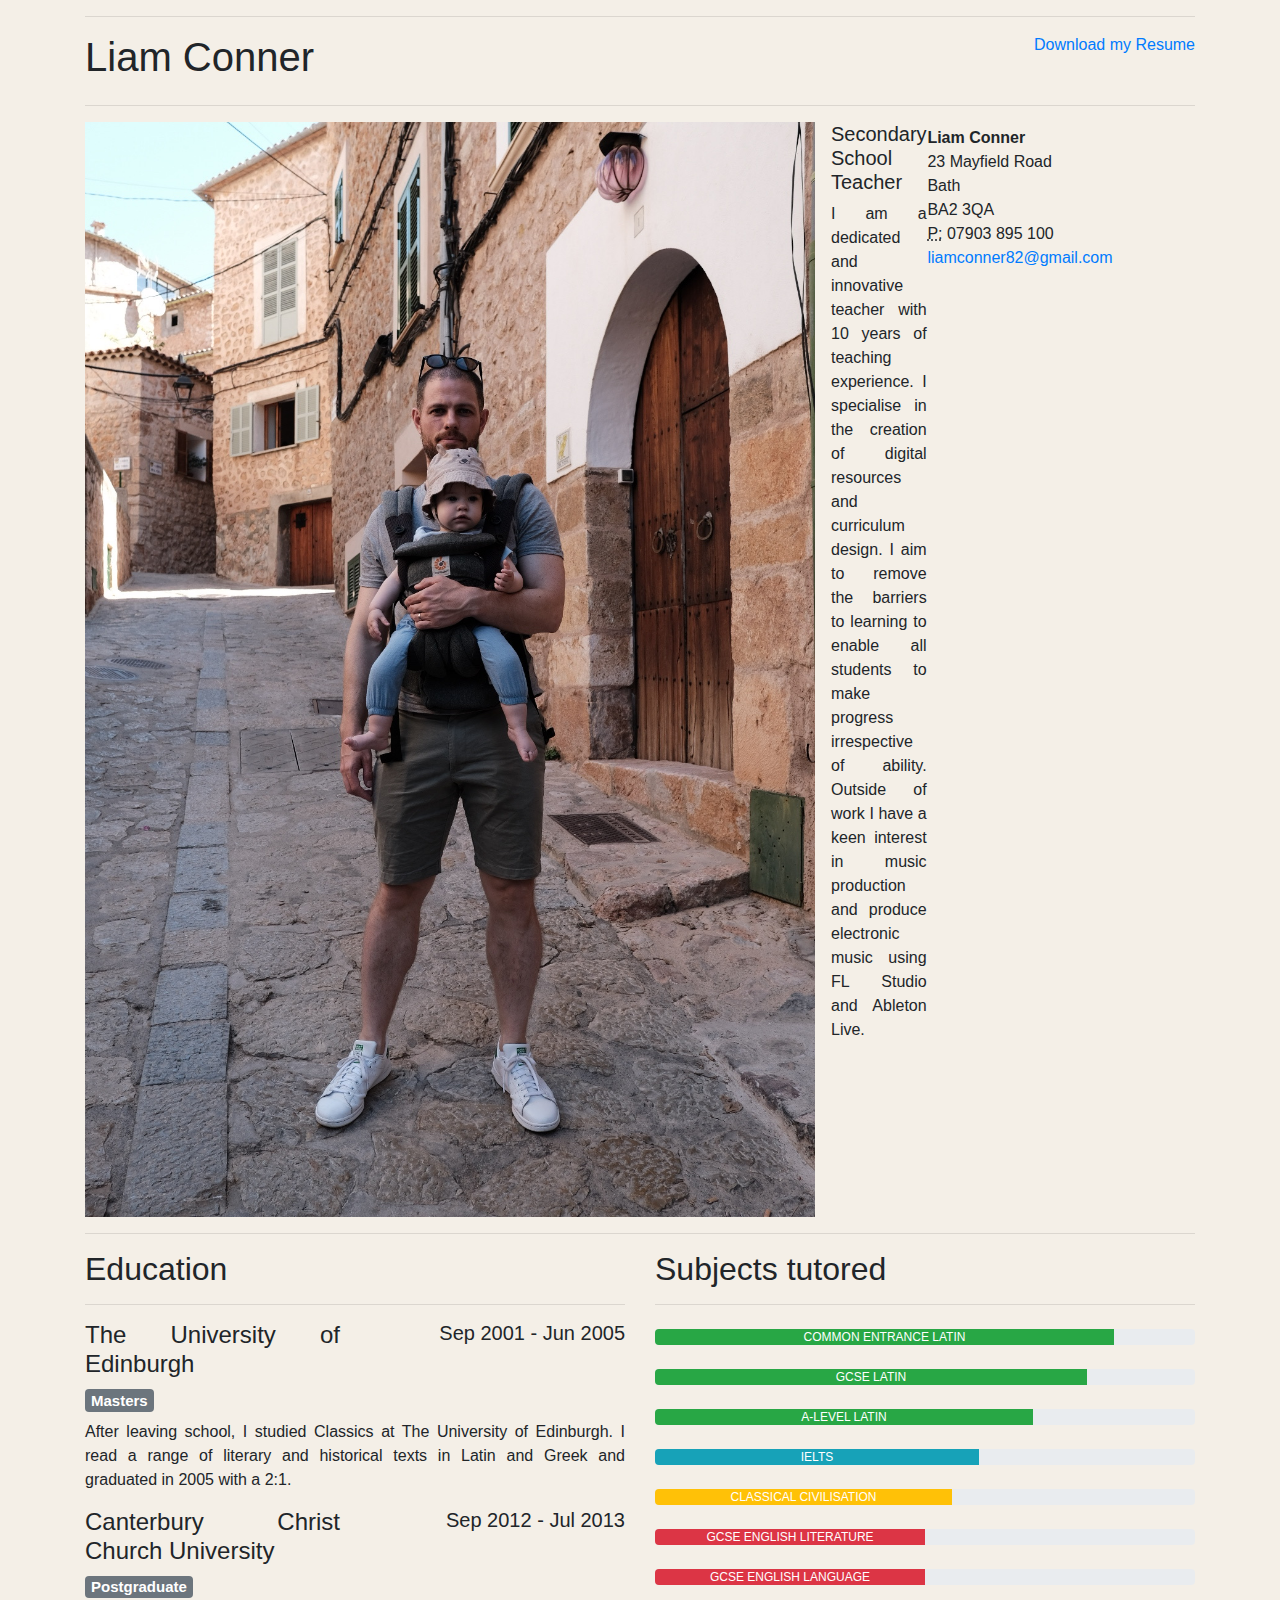
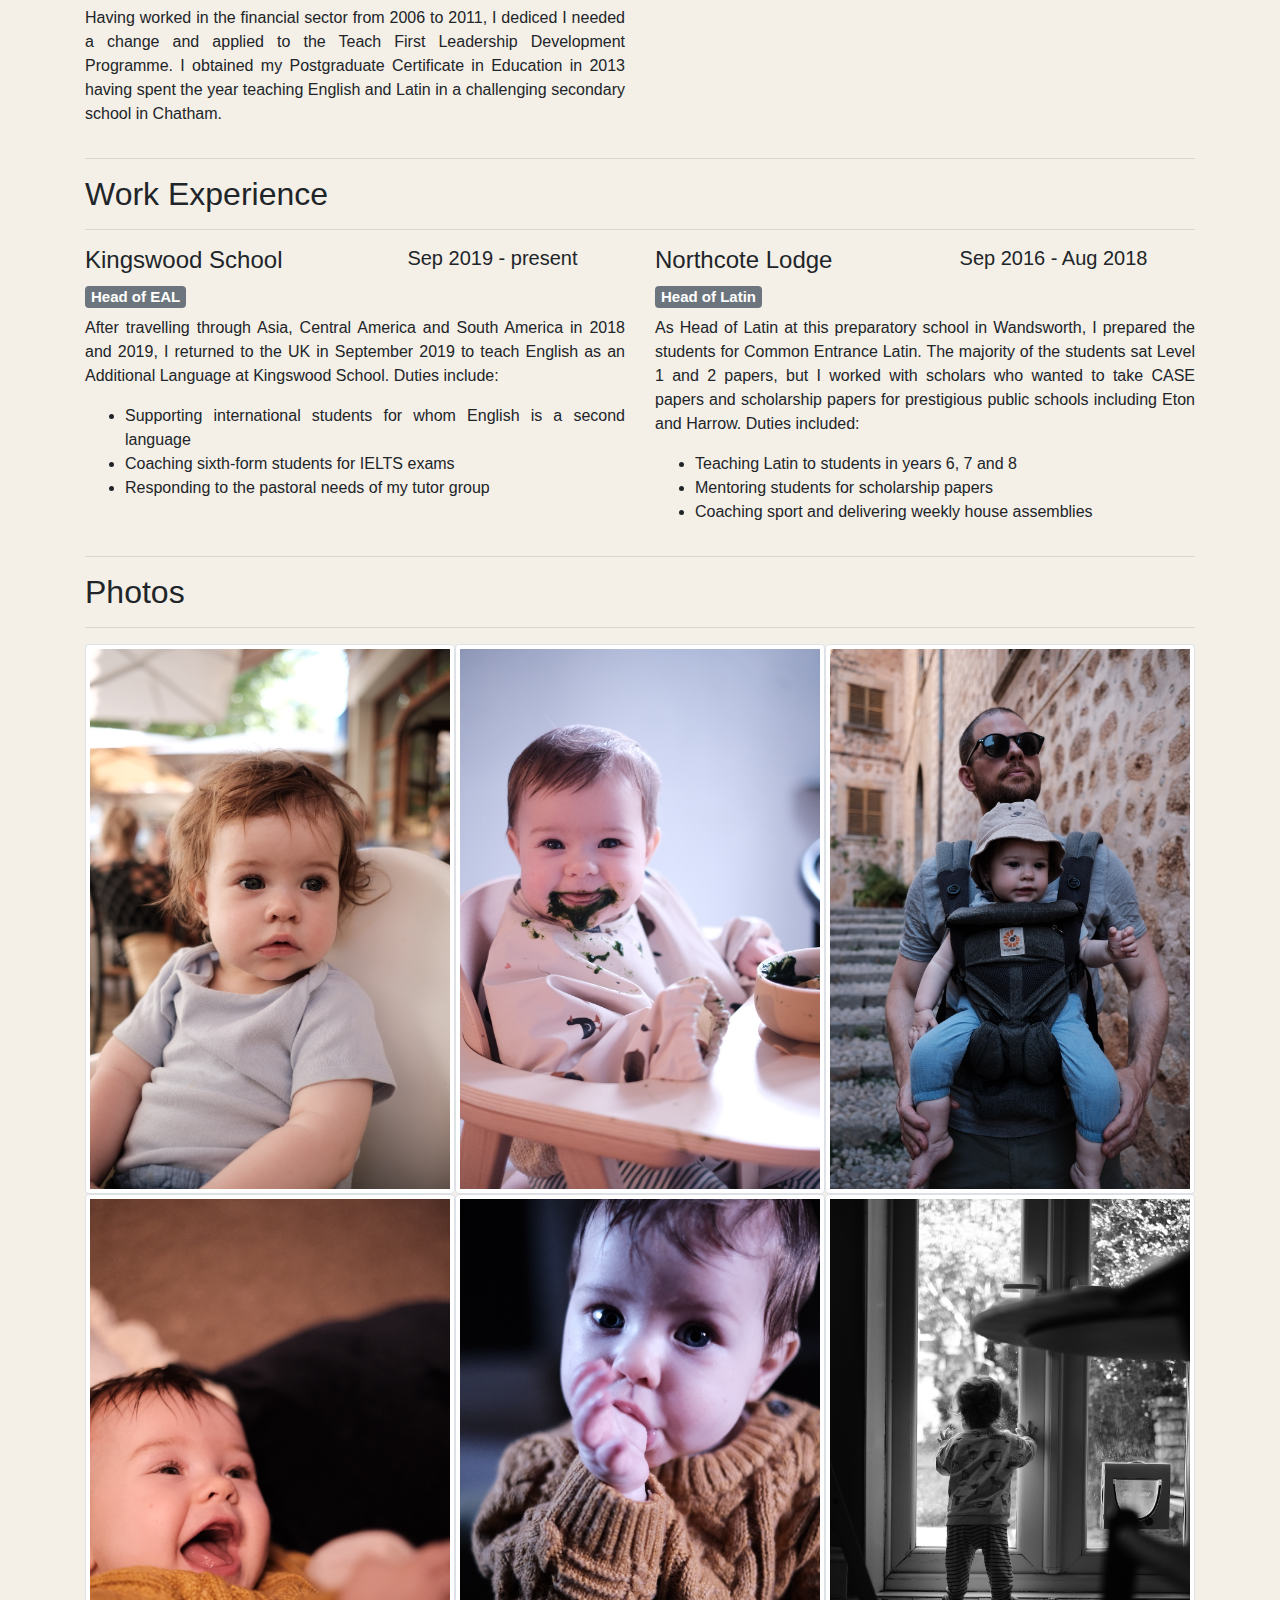
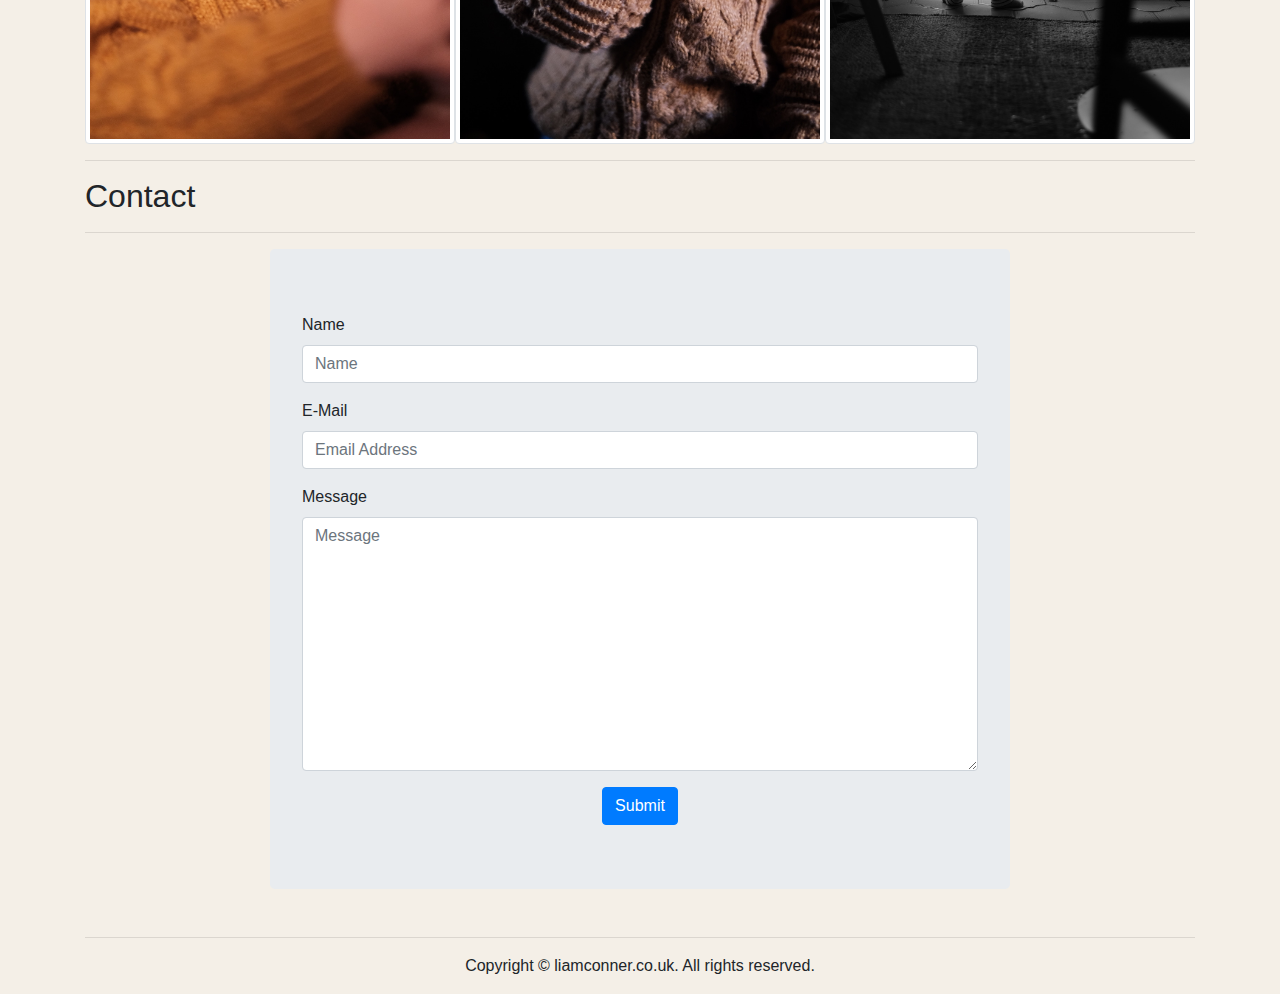
==== commit 1478f8c9: "Add files via upload" ====
--- a/Liam Conner Resume.html
+++ b/Liam Conner Resume.html
@@ -23,7 +23,7 @@
       <div class="row">
         <div class="col-md-8 col-sm-12">
           <div class="media">
-            <img class="mr-3" src="images/115X115.gif" alt="Generic placeholder image">
+            <img class="mr-3 img-fluid" src="images/Olive and me Mallorca.JPG" alt="Generic placeholder image">
             <div class="media-body">
               <h5 class="mt-0">Secondary School Teacher</h5>
               I am a dedicated and innovative teacher with 10 years of teaching experience. I specialise in the creation of digital resources and curriculum design. I aim to remove the barriers to learning to enable all students to make progress irrespective of ability. Outside of work I have a keen interest in music production and produce electronic music using FL Studio and Ableton Live.
@@ -139,7 +139,7 @@
       <hr>
       <div class="container">
         <div class="row text-center">
-          <div class="col-sm-4 col-12 p-0"><img class="img-thumbnail"  src="images/Olive and me Mallorca.JPG" alt=""></div>
+          <div class="col-sm-4 col-12 p-0"><img class="img-thumbnail"  src="images/Olive in restaurant.JPG" alt=""></div>
           <div class="col-sm-4 col-12 p-0"><img class="img-thumbnail"  src="images/Olive and spinach.JPG" alt=""></div>
           <div class="col-sm-4 col-12 p-0"><img class="img-thumbnail"  src="images/Olive and me sunglasses.JPG" alt=""></div>
         </div>
